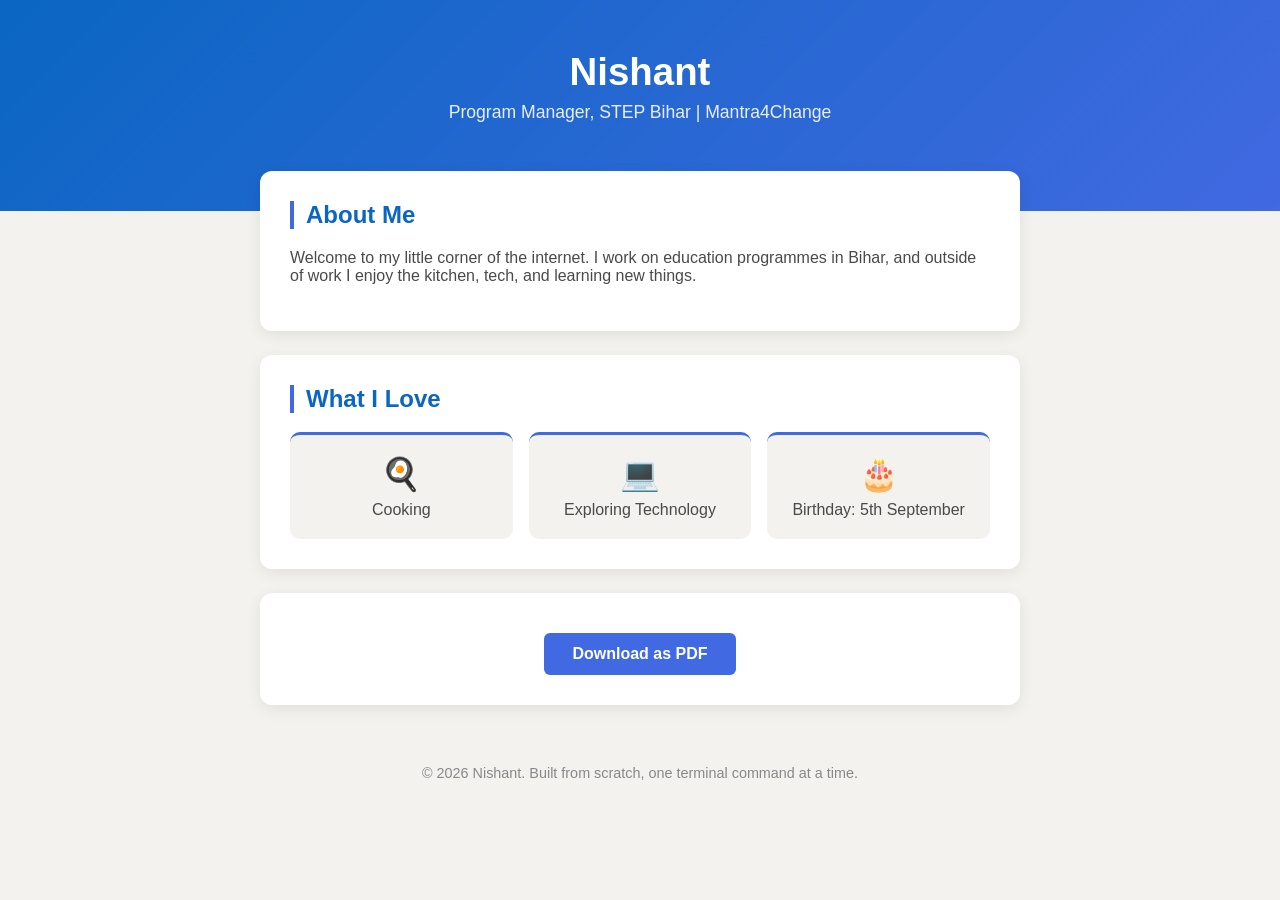
==== index.html @ 15248d83 "Initial commit" ====
<!DOCTYPE html>
<html lang="en">
<head>
<meta charset="UTF-8">
<meta name="viewport" content="width=device-width, initial-scale=1.0">
<title>Nishant | About Me</title>
<style>
  :root {
    --linkedin-blue: #0A66C2;
    --royal-blue: #4169E1;
    --dark-navy: #1B1F3B;
    --text-grey: #4A4A4A;
    --bg-grey: #F3F2EF;
  }
  * { box-sizing: border-box; }
  body {
    font-family: 'Segoe UI', Arial, sans-serif;
    background: var(--bg-grey);
    color: var(--text-grey);
    margin: 0;
    padding: 0;
  }
  header {
    background: linear-gradient(135deg, var(--linkedin-blue), var(--royal-blue));
    color: white;
    padding: 50px 20px 70px;
    text-align: center;
  }
  header h1 {
    margin: 0;
    font-size: 2.4em;
  }
  header p {
    margin-top: 8px;
    font-size: 1.1em;
    opacity: 0.9;
  }
  .container {
    max-width: 800px;
    margin: -40px auto 40px;
    padding: 0 20px;
  }
  .card {
    background: white;
    border-radius: 12px;
    box-shadow: 0 4px 16px rgba(0,0,0,0.08);
    padding: 30px;
    margin-bottom: 24px;
  }
  .card h2 {
    color: var(--linkedin-blue);
    border-left: 4px solid var(--royal-blue);
    padding-left: 12px;
    margin-top: 0;
  }
  .interests {
    display: grid;
    grid-template-columns: repeat(3, 1fr);
    gap: 16px;
  }
  .interest-item {
    background: var(--bg-grey);
    border-radius: 10px;
    padding: 20px;
    text-align: center;
    border-top: 3px solid var(--royal-blue);
  }
  .interest-item .icon {
    font-size: 2em;
    display: block;
    margin-bottom: 8px;
  }
  button {
    display: block;
    margin: 10px auto 0;
    padding: 12px 28px;
    font-size: 16px;
    background: var(--royal-blue);
    color: white;
    border: none;
    border-radius: 6px;
    cursor: pointer;
    font-weight: 600;
  }
  button:hover { background: var(--linkedin-blue); }
  footer {
    text-align: center;
    padding: 20px;
    color: #888;
    font-size: 0.9em;
  }
  @media print {
    button { display: none; }
    header { background: var(--linkedin-blue) !important; -webkit-print-color-adjust: exact; print-color-adjust: exact; }
  }
  @media (max-width: 600px) {
    header h1 { font-size: 1.8em; }
    .interests { grid-template-columns: 1fr; }
    .card { padding: 20px; }
  }
</style>
</head>
<body>
  <header>
    <h1>Nishant</h1>
    <p>Program Manager, STEP Bihar | Mantra4Change</p>
  </header>

  <div class="container">
    <div class="card">
      <h2>About Me</h2>
      <p>Welcome to my little corner of the internet. I work on education programmes in Bihar, and outside of work I enjoy the kitchen, tech, and learning new things.</p>
    </div>

    <div class="card">
      <h2>What I Love</h2>
      <div class="interests">
        <div class="interest-item">
          <span class="icon">🍳</span>
          Cooking
        </div>
        <div class="interest-item">
          <span class="icon">💻</span>
          Exploring Technology
        </div>
        <div class="interest-item">
          <span class="icon">🎂</span>
          Birthday: 5th September
        </div>
      </div>
    </div>

    <div class="card" style="text-align:center;">
      <button onclick="window.print()">Download as PDF</button>
    </div>
  </div>

  <footer>
    &copy; 2026 Nishant. Built from scratch, one terminal command at a time.
  </footer>
</body>
</html>
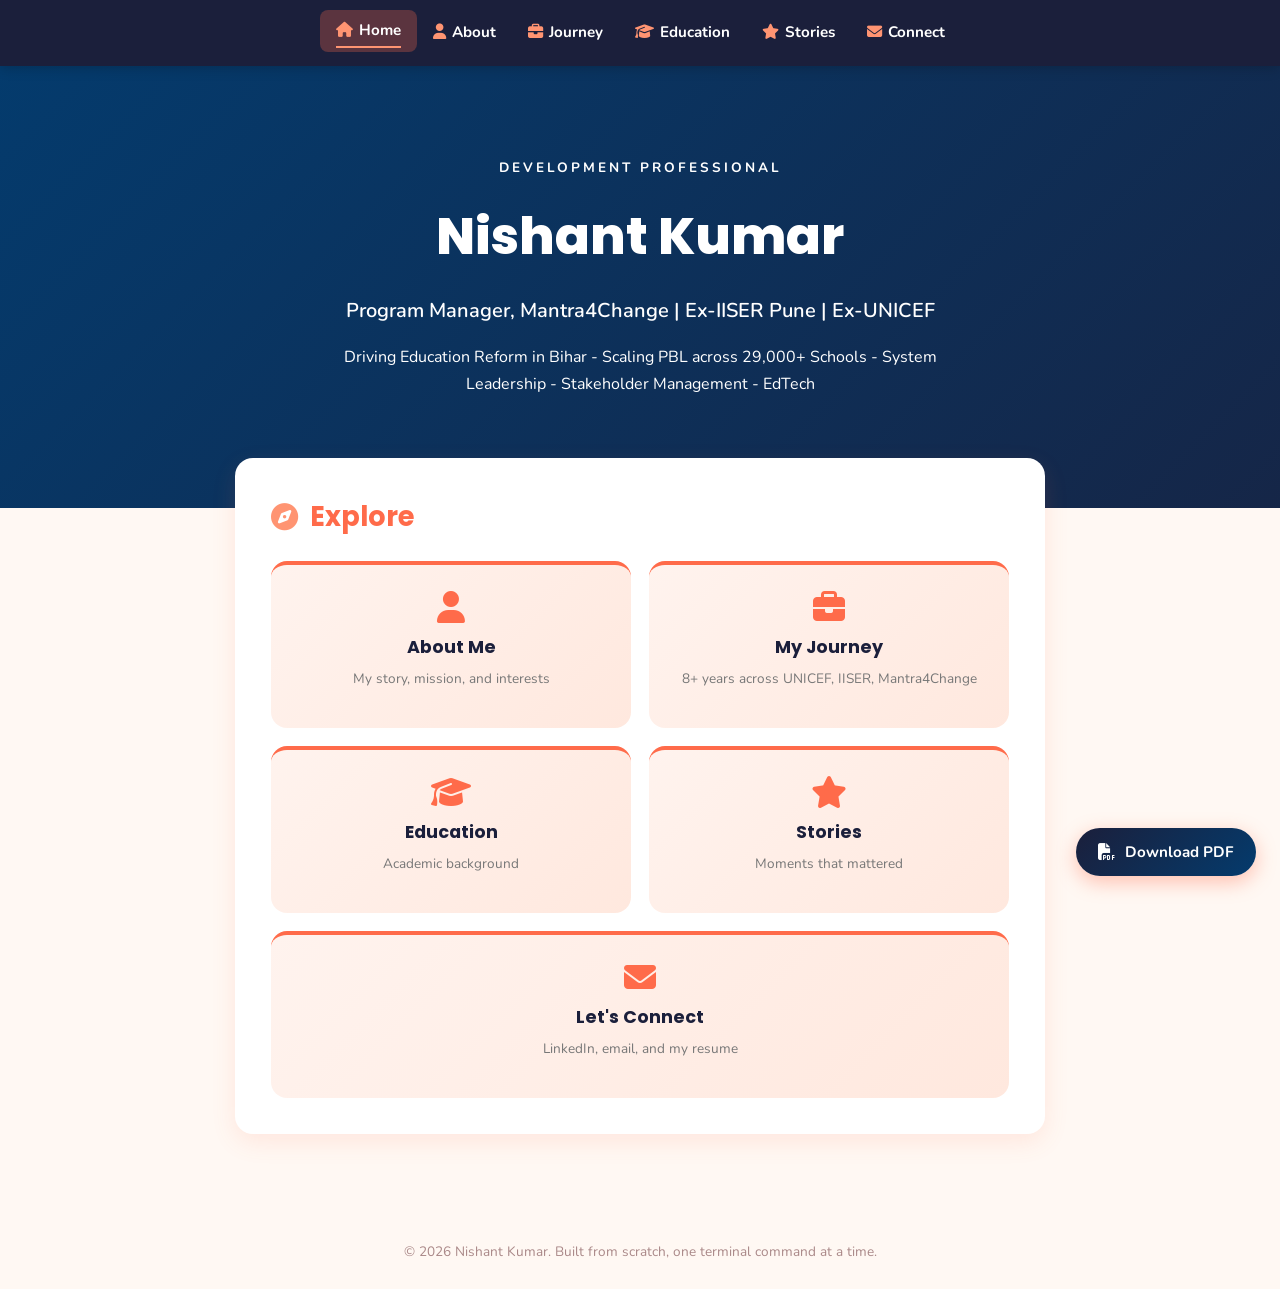
==== commit 9d027f8d: "Redesign as multi-page site with animations, nested journey, and combined PDF download" ====
--- a/index.html
+++ b/index.html
@@ -3,140 +3,68 @@
 <head>
 <meta charset="UTF-8">
 <meta name="viewport" content="width=device-width, initial-scale=1.0">
-<title>Nishant | About Me</title>
-<style>
-  :root {
-    --linkedin-blue: #0A66C2;
-    --royal-blue: #4169E1;
-    --dark-navy: #1B1F3B;
-    --text-grey: #4A4A4A;
-    --bg-grey: #F3F2EF;
-  }
-  * { box-sizing: border-box; }
-  body {
-    font-family: 'Segoe UI', Arial, sans-serif;
-    background: var(--bg-grey);
-    color: var(--text-grey);
-    margin: 0;
-    padding: 0;
-  }
-  header {
-    background: linear-gradient(135deg, var(--linkedin-blue), var(--royal-blue));
-    color: white;
-    padding: 50px 20px 70px;
-    text-align: center;
-  }
-  header h1 {
-    margin: 0;
-    font-size: 2.4em;
-  }
-  header p {
-    margin-top: 8px;
-    font-size: 1.1em;
-    opacity: 0.9;
-  }
-  .container {
-    max-width: 800px;
-    margin: -40px auto 40px;
-    padding: 0 20px;
-  }
-  .card {
-    background: white;
-    border-radius: 12px;
-    box-shadow: 0 4px 16px rgba(0,0,0,0.08);
-    padding: 30px;
-    margin-bottom: 24px;
-  }
-  .card h2 {
-    color: var(--linkedin-blue);
-    border-left: 4px solid var(--royal-blue);
-    padding-left: 12px;
-    margin-top: 0;
-  }
-  .interests {
-    display: grid;
-    grid-template-columns: repeat(3, 1fr);
-    gap: 16px;
-  }
-  .interest-item {
-    background: var(--bg-grey);
-    border-radius: 10px;
-    padding: 20px;
-    text-align: center;
-    border-top: 3px solid var(--royal-blue);
-  }
-  .interest-item .icon {
-    font-size: 2em;
-    display: block;
-    margin-bottom: 8px;
-  }
-  button {
-    display: block;
-    margin: 10px auto 0;
-    padding: 12px 28px;
-    font-size: 16px;
-    background: var(--royal-blue);
-    color: white;
-    border: none;
-    border-radius: 6px;
-    cursor: pointer;
-    font-weight: 600;
-  }
-  button:hover { background: var(--linkedin-blue); }
-  footer {
-    text-align: center;
-    padding: 20px;
-    color: #888;
-    font-size: 0.9em;
-  }
-  @media print {
-    button { display: none; }
-    header { background: var(--linkedin-blue) !important; -webkit-print-color-adjust: exact; print-color-adjust: exact; }
-  }
-  @media (max-width: 600px) {
-    header h1 { font-size: 1.8em; }
-    .interests { grid-template-columns: 1fr; }
-    .card { padding: 20px; }
-  }
-</style>
+<title>Nishant Kumar | Home</title>
+<link rel="preconnect" href="https://fonts.googleapis.com">
+<link href="https://fonts.googleapis.com/css2?family=Poppins:wght@600;700;800&family=Nunito:wght@400;600;700&display=swap" rel="stylesheet">
+<link rel="stylesheet" href="https://cdnjs.cloudflare.com/ajax/libs/font-awesome/6.5.1/css/all.min.css">
+<link rel="stylesheet" href="style.css">
 </head>
 <body>
-  <header>
-    <h1>Nishant</h1>
-    <p>Program Manager, STEP Bihar | Mantra4Change</p>
-  </header>
 
-  <div class="container">
-    <div class="card">
-      <h2>About Me</h2>
-      <p>Welcome to my little corner of the internet. I work on education programmes in Bihar, and outside of work I enjoy the kitchen, tech, and learning new things.</p>
+<nav>
+  <a href="index.html" class="active"><i class="fa-solid fa-house"></i><span>Home</span></a>
+  <a href="about.html"><i class="fa-solid fa-user"></i><span>About</span></a>
+  <a href="journey.html"><i class="fa-solid fa-briefcase"></i><span>Journey</span></a>
+  <a href="education.html"><i class="fa-solid fa-graduation-cap"></i><span>Education</span></a>
+  <a href="stories.html"><i class="fa-solid fa-star"></i><span>Stories</span></a>
+  <a href="connect.html"><i class="fa-solid fa-envelope"></i><span>Connect</span></a>
+</nav>
+
+<header class="hero">
+  <div class="eyebrow fade-item">Development Professional</div>
+  <h1 class="fade-item">Nishant Kumar</h1>
+  <div class="headline fade-item">Program Manager, Mantra4Change | Ex-IISER Pune | Ex-UNICEF</div>
+  <div class="tagline fade-item">Driving Education Reform in Bihar - Scaling PBL across 29,000+ Schools - System Leadership - Stakeholder Management - EdTech</div>
+</header>
+
+<div class="container">
+  <section class="card">
+    <h2><i class="fa-solid fa-compass"></i>Explore</h2>
+    <div class="nav-grid">
+      <a class="nav-card fade-item" href="about.html">
+        <i class="fa-solid fa-user"></i>
+        <h3>About Me</h3>
+        <p>My story, mission, and interests</p>
+      </a>
+      <a class="nav-card fade-item" href="journey.html">
+        <i class="fa-solid fa-briefcase"></i>
+        <h3>My Journey</h3>
+        <p>8+ years across UNICEF, IISER, Mantra4Change</p>
+      </a>
+      <a class="nav-card fade-item" href="education.html">
+        <i class="fa-solid fa-graduation-cap"></i>
+        <h3>Education</h3>
+        <p>Academic background</p>
+      </a>
+      <a class="nav-card fade-item" href="stories.html">
+        <i class="fa-solid fa-star"></i>
+        <h3>Stories</h3>
+        <p>Moments that mattered</p>
+      </a>
+      <a class="nav-card fade-item" href="connect.html" style="grid-column: 1 / -1;">
+        <i class="fa-solid fa-envelope"></i>
+        <h3>Let's Connect</h3>
+        <p>LinkedIn, email, and my resume</p>
+      </a>
     </div>
+  </section>
+</div>
 
-    <div class="card">
-      <h2>What I Love</h2>
-      <div class="interests">
-        <div class="interest-item">
-          <span class="icon">🍳</span>
-          Cooking
-        </div>
-        <div class="interest-item">
-          <span class="icon">💻</span>
-          Exploring Technology
-        </div>
-        <div class="interest-item">
-          <span class="icon">🎂</span>
-          Birthday: 5th September
-        </div>
-      </div>
-    </div>
+<footer>
+  &copy; 2026 Nishant Kumar. Built from scratch, one terminal command at a time.
+</footer>
 
-    <div class="card" style="text-align:center;">
-      <button onclick="window.print()">Download as PDF</button>
-    </div>
-  </div>
+<button class="pdf-float" onclick="window.open('print-all.html','_blank')"><i class="fa-solid fa-file-pdf"></i><span class="pdf-label">Download PDF</span></button>
 
-  <footer>
-    &copy; 2026 Nishant. Built from scratch, one terminal command at a time.
-  </footer>
 </body>
 </html>
--- a/style.css
+++ b/style.css
@@ -0,0 +1,305 @@
+:root {
+  --coral: #FF6B4A;
+  --sunset: #FF9472;
+  --navy: #1B1F3B;
+  --deep-navy: #043B6D;
+  --cream: #FFF8F3;
+  --text: #3C3C3C;
+}
+* { box-sizing: border-box; margin: 0; padding: 0; }
+html { scroll-behavior: smooth; }
+body {
+  font-family: "Nunito", sans-serif;
+  background: var(--cream);
+  color: var(--text);
+  line-height: 1.7;
+}
+h1, h2, h3 { font-family: "Poppins", sans-serif; }
+nav {
+  position: sticky;
+  top: 0;
+  z-index: 100;
+  background: var(--navy);
+  display: flex;
+  justify-content: center;
+  flex-wrap: wrap;
+  padding: 12px;
+  box-shadow: 0 2px 12px rgba(0,0,0,0.2);
+}
+nav a {
+  color: white;
+  text-decoration: none;
+  padding: 8px 16px;
+  font-size: 0.95em;
+  font-weight: 700;
+  border-radius: 8px;
+  transition: all 0.25s ease;
+}
+nav a i { margin-right: 6px; color: var(--sunset); }
+nav a:hover, nav a.active { background: rgba(255,107,74,0.28); transform: translateY(-2px); }
+header.hero {
+  background: linear-gradient(-45deg, var(--coral), var(--sunset), var(--navy), var(--deep-navy));
+  background-size: 400% 400%;
+  animation: gradientShift 12s ease infinite;
+  color: white;
+  padding: 90px 20px 110px;
+  text-align: center;
+}
+header.page-header {
+  background: linear-gradient(-45deg, var(--coral), var(--sunset), var(--navy), var(--deep-navy));
+  background-size: 400% 400%;
+  animation: gradientShift 12s ease infinite;
+  color: white;
+  padding: 50px 20px 65px;
+  text-align: center;
+}
+@keyframes gradientShift {
+  0% { background-position: 0% 50%; }
+  50% { background-position: 100% 50%; }
+  100% { background-position: 0% 50%; }
+}
+header.hero .eyebrow, header.page-header .eyebrow {
+  text-transform: uppercase;
+  letter-spacing: 3px;
+  font-size: 0.85em;
+  opacity: 0.9;
+  font-weight: 700;
+}
+header.hero h1 { font-size: 3.2em; font-weight: 800; margin: 14px 0; }
+header.page-header h1 { font-size: 2.2em; font-weight: 800; margin: 10px 0; }
+header.hero .headline { font-size: 1.25em; font-weight: 600; }
+header.hero .tagline {
+  margin-top: 16px;
+  font-size: 1em;
+  opacity: 0.9;
+  max-width: 650px;
+  margin-left: auto;
+  margin-right: auto;
+}
+.container {
+  max-width: 850px;
+  margin: -50px auto 0;
+  padding: 0 20px 50px;
+  position: relative;
+  z-index: 2;
+}
+.fade-item {
+  opacity: 0;
+  transform: translateY(24px);
+  animation: fadeInUp 0.7s ease forwards;
+}
+@keyframes fadeInUp {
+  to { opacity: 1; transform: translateY(0); }
+}
+.fade-item:nth-child(1) { animation-delay: 0.05s; }
+.fade-item:nth-child(2) { animation-delay: 0.15s; }
+.fade-item:nth-child(3) { animation-delay: 0.25s; }
+.fade-item:nth-child(4) { animation-delay: 0.35s; }
+.fade-item:nth-child(5) { animation-delay: 0.45s; }
+section.card {
+  background: white;
+  border-radius: 18px;
+  box-shadow: 0 8px 24px rgba(255,107,74,0.12);
+  padding: 36px;
+  margin-bottom: 30px;
+}
+section.card h2 {
+  color: var(--coral);
+  font-size: 1.7em;
+  margin-bottom: 20px;
+  display: flex;
+  align-items: center;
+  gap: 12px;
+}
+section.card h2 i { color: var(--sunset); }
+section.card p { margin-bottom: 12px; }
+.nav-grid {
+  display: grid;
+  grid-template-columns: repeat(2, 1fr);
+  gap: 18px;
+  margin-top: 10px;
+}
+.nav-card {
+  background: linear-gradient(135deg, #FFF3EE, #FFE8DE);
+  border-radius: 16px;
+  padding: 26px;
+  text-align: center;
+  text-decoration: none;
+  color: var(--navy);
+  border-top: 4px solid var(--coral);
+  transition: transform 0.25s ease, box-shadow 0.25s ease;
+  display: block;
+}
+.nav-card:hover { transform: translateY(-8px); box-shadow: 0 10px 20px rgba(255,107,74,0.2); }
+.nav-card i { font-size: 2em; color: var(--coral); display: block; margin-bottom: 10px; }
+.nav-card h3 { font-size: 1.1em; margin-bottom: 4px; }
+.nav-card p { font-size: 0.85em; color: #777; margin: 0; }
+.interests {
+  display: grid;
+  grid-template-columns: repeat(3, 1fr);
+  gap: 16px;
+  margin-top: 22px;
+}
+.interest-item {
+  background: linear-gradient(135deg, #FFF3EE, #FFE8DE);
+  border-radius: 14px;
+  padding: 22px;
+  text-align: center;
+  border-top: 4px solid var(--coral);
+  transition: transform 0.25s ease;
+}
+.interest-item:hover { transform: translateY(-6px); }
+.interest-item i { font-size: 1.8em; color: var(--coral); display: block; margin-bottom: 8px; }
+.timeline-item {
+  border-left: 3px solid var(--sunset);
+  padding: 6px 0 24px 26px;
+  margin-left: 10px;
+  position: relative;
+}
+.timeline-item:last-child { padding-bottom: 0; }
+.timeline-item .marker {
+  width: 30px; height: 30px;
+  background: var(--coral);
+  border-radius: 50%;
+  position: absolute;
+  left: -16px; top: 2px;
+  display: flex; align-items: center; justify-content: center;
+  color: white; font-size: 0.75em;
+}
+.timeline-item h3 { color: var(--navy); font-size: 1.15em; }
+.timeline-item .meta { color: var(--coral); font-weight: 700; font-size: 0.9em; margin-bottom: 8px; }
+.timeline-item ul { padding-left: 20px; margin-top: 8px; }
+.timeline-item li { margin-bottom: 4px; font-size: 0.96em; }
+.edu-item {
+  border-bottom: 1px solid #FFE8DE;
+  padding: 16px 0;
+  display: flex;
+  gap: 14px;
+  align-items: flex-start;
+}
+.edu-item:last-child { border-bottom: none; }
+.edu-item i { color: var(--coral); font-size: 1.4em; margin-top: 4px; }
+.edu-item h3 { color: var(--navy); font-size: 1.05em; }
+.edu-item .meta { color: var(--coral); font-weight: 700; font-size: 0.9em; }
+.story {
+  background: linear-gradient(135deg, #FFF3EE, #FFF8F3);
+  border-radius: 14px;
+  padding: 22px;
+  margin-bottom: 18px;
+  border-left: 5px solid var(--coral);
+  transition: transform 0.25s ease;
+}
+.story:hover { transform: translateX(6px); }
+.story:last-child { margin-bottom: 0; }
+.story h3 { color: var(--navy); margin-bottom: 8px; display: flex; align-items: center; gap: 10px; }
+.story h3 i { color: var(--coral); }
+.connect-links { display: flex; gap: 16px; flex-wrap: wrap; margin-top: 18px; }
+.connect-links a {
+  background: linear-gradient(135deg, var(--coral), var(--sunset));
+  color: white;
+  text-decoration: none;
+  padding: 13px 26px;
+  border-radius: 10px;
+  font-weight: 700;
+  font-size: 0.95em;
+  transition: transform 0.2s ease;
+  display: inline-flex;
+  align-items: center;
+  gap: 8px;
+}
+.connect-links a:hover { transform: translateY(-3px) scale(1.03); }
+button.pdf-btn {
+  display: inline-flex;
+  align-items: center;
+  gap: 10px;
+  margin: 8px auto 0;
+  padding: 13px 30px;
+  font-size: 16px;
+  background: linear-gradient(135deg, var(--navy), var(--deep-navy));
+  color: white;
+  border: none;
+  border-radius: 10px;
+  cursor: pointer;
+  font-weight: 700;
+  transition: transform 0.2s ease;
+}
+button.pdf-btn:hover { transform: translateY(-3px); }
+footer { text-align: center; padding: 26px; color: #A88; font-size: 0.85em; }
+@media print {
+  nav, button.pdf-btn { display: none; }
+  section.card { box-shadow: none; }
+  header.hero, header.page-header { background: var(--deep-navy) !important; -webkit-print-color-adjust: exact; print-color-adjust: exact; animation: none; }
+}
+@media (max-width: 600px) {
+  header.hero h1 { font-size: 2.1em; }
+  header.page-header h1 { font-size: 1.7em; }
+  header.hero .headline { font-size: 1em; }
+  .interests { grid-template-columns: 1fr; }
+  .nav-grid { grid-template-columns: 1fr; }
+  section.card { padding: 24px; }
+  nav a { padding: 8px 10px; font-size: 0.85em; }
+  nav a span { display: none; }
+}
+.org-group .marker { background: var(--navy); }
+.org-group h3 { font-size: 1.25em; }
+.org-group .meta { font-size: 0.95em; }
+.role-item {
+  border-left: 2px solid var(--sunset);
+  padding-left: 16px;
+  margin: 14px 0 6px 4px;
+}
+.role-item h4 { color: var(--navy); font-size: 1em; font-family: "Poppins", sans-serif; }
+.role-item .role-meta { color: var(--coral); font-weight: 700; font-size: 0.85em; margin: 2px 0 6px; }
+.role-item ul { padding-left: 18px; margin-top: 4px; }
+.role-item li { font-size: 0.93em; margin-bottom: 3px; }
+nav a { position: relative; }
+nav a::after {
+  content: "";
+  position: absolute;
+  left: 16px;
+  right: 16px;
+  bottom: 4px;
+  height: 2px;
+  background: var(--sunset);
+  transform: scaleX(0);
+  transform-origin: left;
+  transition: transform 0.25s ease;
+}
+nav a:hover::after, nav a.active::after { transform: scaleX(1); }
+.fade-item:nth-child(6) { animation-delay: 0.65s; }
+.fade-item:nth-child(7) { animation-delay: 0.75s; }
+.fade-item:nth-child(8) { animation-delay: 0.85s; }
+.pdf-float {
+  position: fixed;
+  bottom: 24px;
+  right: 24px;
+  z-index: 300;
+  display: flex;
+  align-items: center;
+  gap: 10px;
+  padding: 14px 22px;
+  background: linear-gradient(135deg, var(--navy), var(--deep-navy));
+  color: white;
+  border: none;
+  border-radius: 50px;
+  font-weight: 700;
+  font-size: 0.95em;
+  font-family: "Nunito", sans-serif;
+  cursor: pointer;
+  box-shadow: 0 6px 20px rgba(255,107,74,0.4);
+  animation: pulseGlow 2.5s ease-in-out infinite;
+  transition: transform 0.2s ease;
+}
+.pdf-float:hover { transform: scale(1.06) translateY(-4px); animation-play-state: paused; }
+.pdf-float i { font-size: 1.1em; }
+@keyframes pulseGlow {
+  0%, 100% { box-shadow: 0 6px 20px rgba(255,107,74,0.4); }
+  50% { box-shadow: 0 6px 30px rgba(255,107,74,0.75); }
+}
+@media (max-width: 600px) {
+  .pdf-float { padding: 12px 16px; bottom: 16px; right: 16px; font-size: 0.85em; }
+  .pdf-float .pdf-label { display: none; }
+}
+@media print {
+  .pdf-float { display: none; }
+}
